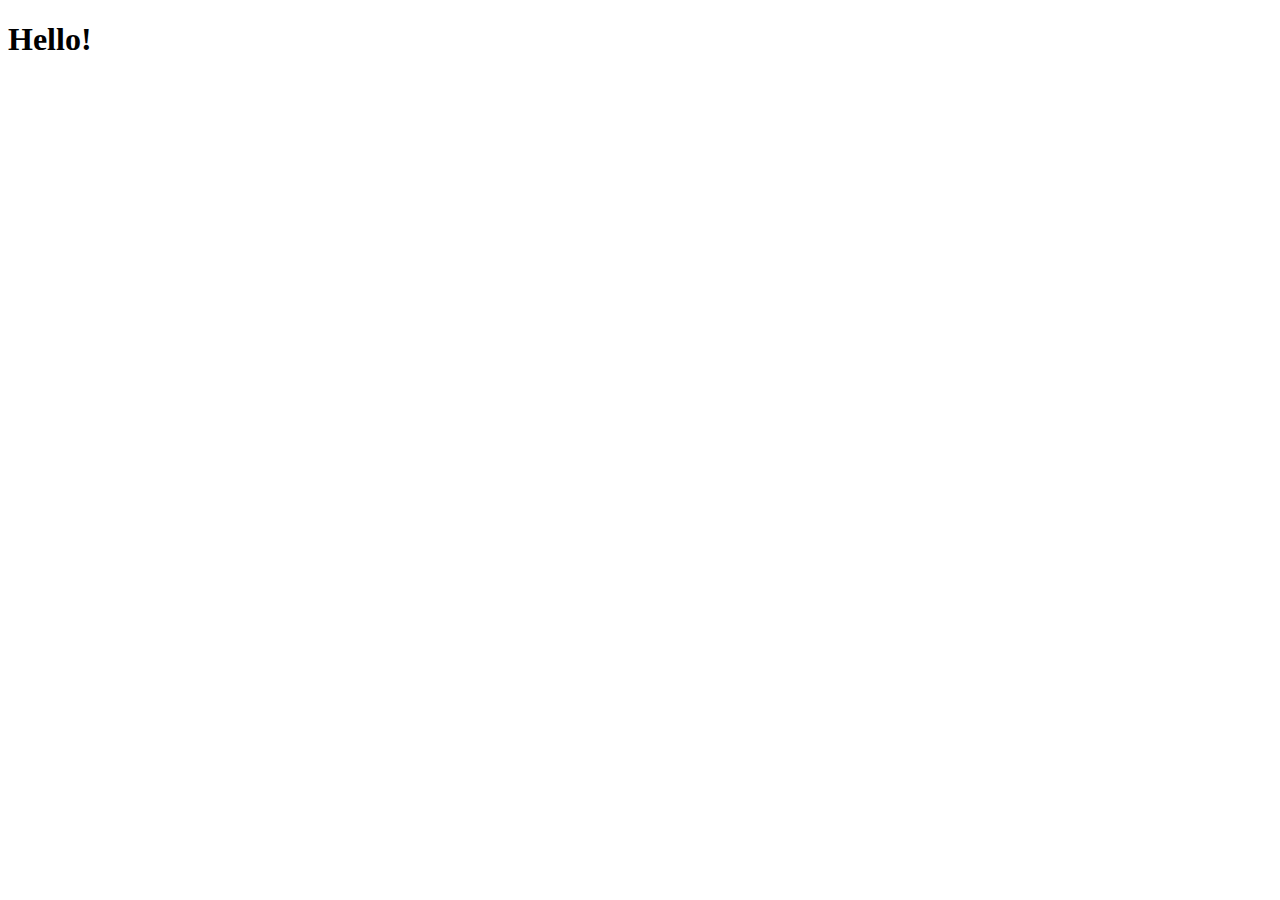
==== index.html @ 421bbec5 "adding 3 html files and 1 css file" ====
<!DOCTYPE html>
<html lang="en">
<head>
    <meta charset="UTF-8">
    <meta name="viewport" content="width=device-width, initial-scale=1.0">
    <link rel="stylesheet" href="styles.css">
    <title>Delicioso</title>
</head>
<body>
    <h1>Hello!</h1>
</body>
</html>
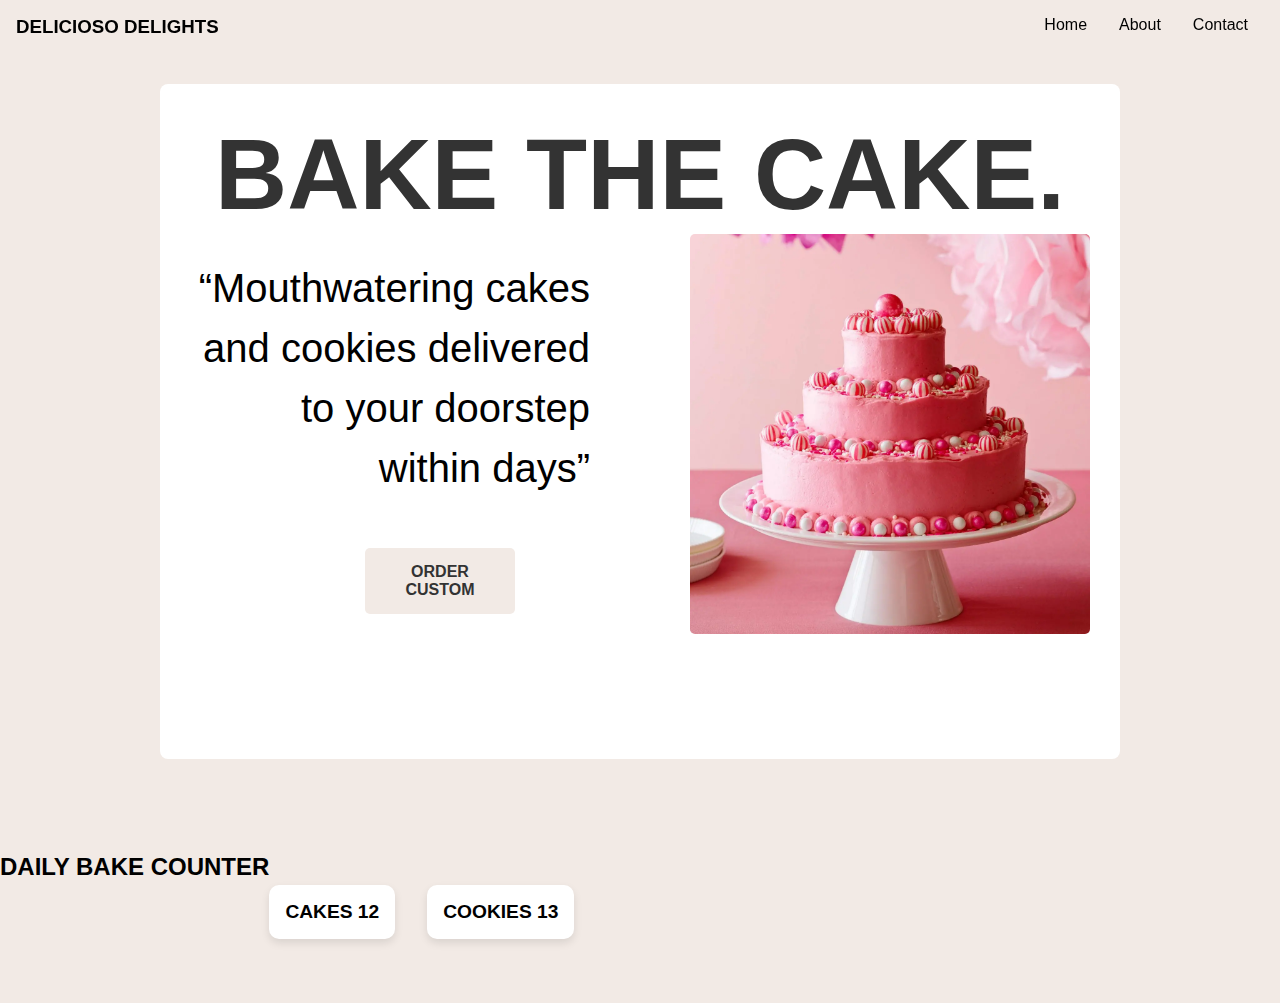
==== commit 895de964: "first try of design" ====
--- a/index.html
+++ b/index.html
@@ -1,12 +1,53 @@
 <!DOCTYPE html>
 <html lang="en">
+
 <head>
     <meta charset="UTF-8">
     <meta name="viewport" content="width=device-width, initial-scale=1.0">
+    <title>Delicioso Delights</title>
     <link rel="stylesheet" href="styles.css">
-    <title>Delicioso</title>
 </head>
+
 <body>
-    <h1>Hello!</h1>
+    <header class="navbar-header">
+        <h3>DELICIOSO DELIGHTS</h3>
+        <nav>
+            <ul>
+                <li><a href="index.html">Home</a></li>
+                <li><a href="about.html">About</a></li>
+                <li><a href="contact.html">Contact</a></li>
+            </ul>
+        </nav>
+    </header>
+
+    <center>
+        <main class="container">
+            <h1>BAKE THE CAKE.</h1>
+            <div class="container-wrapper">
+                <div class="text-section">
+
+                    <p class="tagline">“Mouthwatering cakes and cookies delivered to your doorstep within days”</p>
+                    <button class="order-button">ORDER CUSTOM</button>
+                </div>
+
+                <div class="image-section">
+                    <img src="/assets/images/cake.png" alt="Cake">
+                </div>
+            </div>
+        </main>
+    </center>
+    <div class="counter-section">
+        <h2>DAILY BAKE COUNTER</h2>
+        <div class="counter-boxes">
+            <div class="counter-box">
+                <span class="counter-label">CAKES 12</span>
+            </div>
+            <div class="counter-box">
+                <span class="counter-label">COOKIES 13</span>
+            </div>
+        </div>
+    </div>
+    </div>
 </body>
+
 </html>--- a/styles.css
+++ b/styles.css
@@ -0,0 +1,152 @@
+* {
+    margin: 0;
+    padding: 0;
+    box-sizing: border-box;
+}
+
+body {
+    font-family: 'Montserrat', sans-serif;
+    min-height: 100vh;
+    background-color: #F2EAE5;
+    display: flex;
+    flex-direction: column;
+    justify-content: space-between;
+}
+
+
+.navbar-header {
+    display: flex;
+    justify-content: space-between;
+    padding: 1rem;
+    position: sticky;
+    top: 0;
+}
+
+.navbar-header nav ul {
+    list-style: none;
+    display: flex;
+}
+
+.navbar-header nav a {
+    color: black;
+    text-decoration: none;
+    padding: 0.5rem 1rem;
+    border-radius: 4px;
+}
+
+.navbar-header nav a:hover {
+    background-color: #fff;
+}
+
+.container {
+    width: 75vw;
+    height: 75vh;
+    background-color: #fff;
+    border-radius: 8px;
+    /* box-shadow: 0 4px 6px rgba(0, 0, 0, 0.1); */
+    overflow: hidden;
+    margin: 30px;
+    padding: 30px;
+}
+
+.container-wrapper {
+    display: flex;
+    justify-content: space-between;
+    align-items: flex-start;
+}
+
+.header {
+    font-size: 16px;
+    color: #333;
+    text-align: left;
+    margin-bottom: 20px;
+}
+
+.text-section {
+    flex: 1;
+    display: flex;
+    flex-direction: column;
+    justify-content: center;
+    align-self: center;
+}
+
+.container h1 {
+    font-size: 100px;
+    font-weight: bold;
+    color: #333;
+    line-height: 1.2;
+}
+
+.tagline {
+    width: 80%;
+    text-align: right;
+    font-size: 40px;
+    line-height: 1.5;
+}
+
+.order-button {
+    align-self: center;
+    margin-top: 10%;
+    background-color: #F2EAE5;
+    color: #333;
+    font-size: 16px;
+    font-weight: bold;
+    padding: 15px;
+    border: none;
+    border-radius: 5px;
+    cursor: pointer;
+    width: 30%;
+}
+
+.order-button:hover {
+    background-color: #fff;
+}
+
+.image-section img {
+    width: 400px;
+    height: auto;
+    border-radius: 5px;
+}
+
+
+.counter-section {
+    display: flex;
+    text-align: center;
+    padding: 4rem 0;
+}
+
+.counter-boxes {
+    display: flex;
+    justify-content: center;
+    gap: 2rem;
+    margin-top: 2rem;
+}
+
+.counter-box {
+    background-color: white;
+    padding: 1rem;
+    border-radius: 10px;
+    box-shadow: 0 4px 8px rgba(0, 0, 0, 0.1);
+}
+
+.counter-label {
+    display: block;
+    font-size: 1.2rem;
+    font-weight: bold;
+    color: var(--primary-color);
+}
+
+.counter-value {
+    display: block;
+    font-size: 2rem;
+    font-weight: bold;
+    color: var(--accent-color);
+}
+
+/* Footer */
+footer {
+    text-align: center;
+    padding: 2rem;
+    background-color: white;
+    margin-top: 4rem;
+}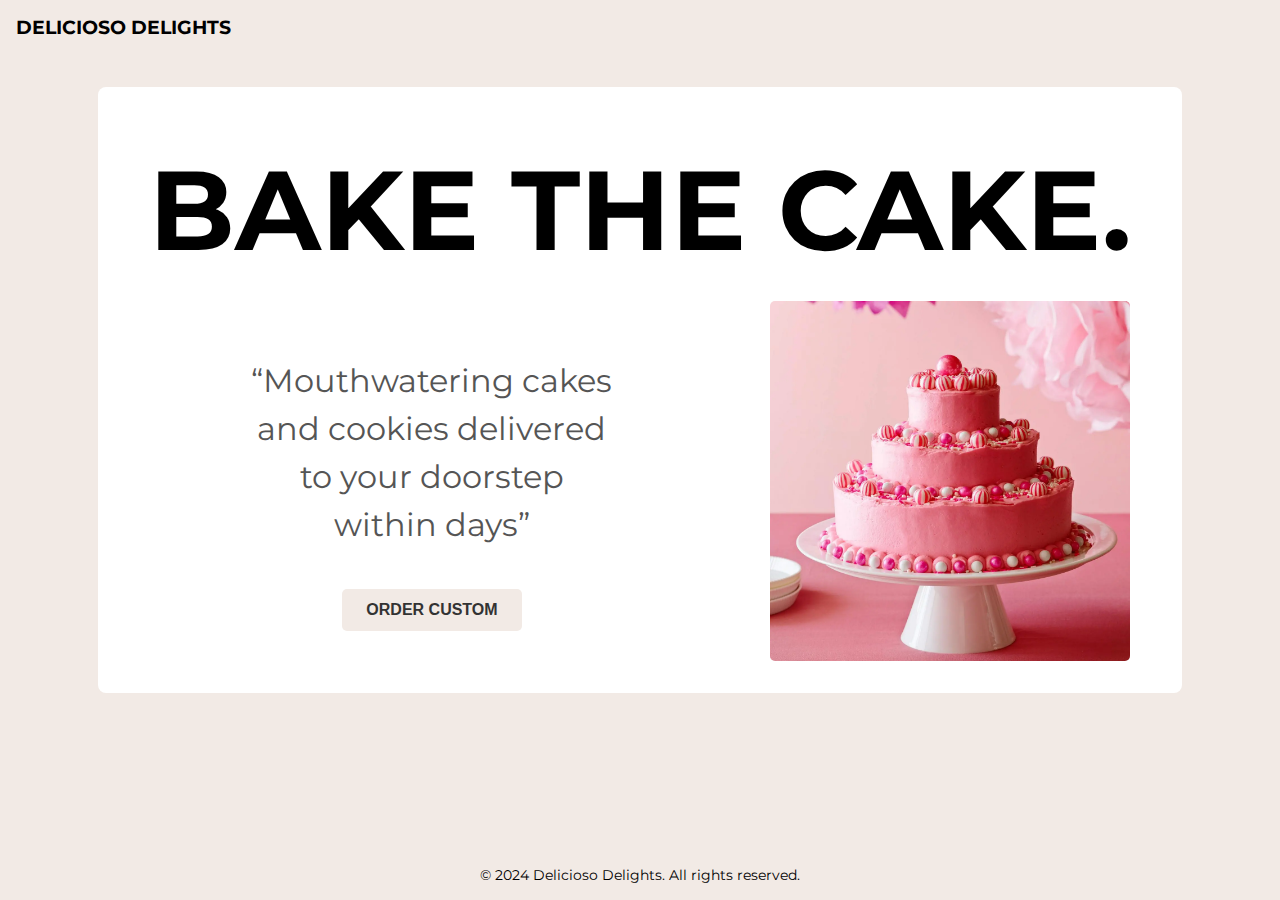
==== commit 217afb7d: "improved sizing, font family stuff fixed" ====
--- a/index.html
+++ b/index.html
@@ -11,13 +11,6 @@
 <body>
     <header class="navbar-header">
         <h3>DELICIOSO DELIGHTS</h3>
-        <nav>
-            <ul>
-                <li><a href="index.html">Home</a></li>
-                <li><a href="about.html">About</a></li>
-                <li><a href="contact.html">Contact</a></li>
-            </ul>
-        </nav>
     </header>
 
     <center>
@@ -36,18 +29,10 @@
             </div>
         </main>
     </center>
-    <div class="counter-section">
-        <h2>DAILY BAKE COUNTER</h2>
-        <div class="counter-boxes">
-            <div class="counter-box">
-                <span class="counter-label">CAKES 12</span>
-            </div>
-            <div class="counter-box">
-                <span class="counter-label">COOKIES 13</span>
-            </div>
-        </div>
-    </div>
-    </div>
+    
+    <footer>
+        <p>&copy; 2024 Delicioso Delights. All rights reserved.</p>
+    </footer>
 </body>
 
 </html>--- a/styles.css
+++ b/styles.css
@@ -1,3 +1,5 @@
+@import url('https://fonts.googleapis.com/css?family=Montserrat:100,300,400,700,900');
+
 * {
     margin: 0;
     padding: 0;
@@ -6,13 +8,11 @@
 
 body {
     font-family: 'Montserrat', sans-serif;
-    min-height: 100vh;
     background-color: #F2EAE5;
     display: flex;
     flex-direction: column;
-    justify-content: space-between;
+    min-height: 100vh;
 }
-
 
 .navbar-header {
     display: flex;
@@ -22,131 +22,81 @@
     top: 0;
 }
 
-.navbar-header nav ul {
-    list-style: none;
-    display: flex;
-}
-
-.navbar-header nav a {
-    color: black;
-    text-decoration: none;
-    padding: 0.5rem 1rem;
-    border-radius: 4px;
-}
-
-.navbar-header nav a:hover {
-    background-color: #fff;
-}
-
 .container {
-    width: 75vw;
-    height: 75vh;
+    width: 84.7%;
+    height: 75.25%;
+    max-width: 1200px;
+    max-height: fit-content;
+    margin: 2rem auto;
     background-color: #fff;
     border-radius: 8px;
-    /* box-shadow: 0 4px 6px rgba(0, 0, 0, 0.1); */
-    overflow: hidden;
-    margin: 30px;
-    padding: 30px;
+    padding: 2rem;
+    display: flex;
+    flex-direction: column;
+    gap: 1.5rem;
 }
 
 .container-wrapper {
     display: flex;
+    flex-wrap: wrap;
     justify-content: space-between;
-    align-items: flex-start;
-}
-
-.header {
-    font-size: 16px;
-    color: #333;
-    text-align: left;
-    margin-bottom: 20px;
+    gap: 1rem;
+    align-items: center;
 }
 
 .text-section {
     flex: 1;
-    display: flex;
-    flex-direction: column;
-    justify-content: center;
-    align-self: center;
+    margin-top: 2.5rem;
+    align-self: flex-start;
 }
 
 .container h1 {
-    font-size: 100px;
+    margin-top: 1.5rem;
+    font-size: 7rem;
     font-weight: bold;
-    color: #333;
     line-height: 1.2;
+    text-align: center;
 }
 
 .tagline {
-    width: 80%;
-    text-align: right;
-    font-size: 40px;
+    width: 60%;
+    font-size: 2rem;
     line-height: 1.5;
+    color: #555;
+    margin: 1rem 0;
 }
 
 .order-button {
-    align-self: center;
-    margin-top: 10%;
+    margin-top: 1.5rem;
     background-color: #F2EAE5;
     color: #333;
-    font-size: 16px;
+    font-size: 1rem;
     font-weight: bold;
-    padding: 15px;
+    padding: 0.75rem 1.5rem;
     border: none;
     border-radius: 5px;
     cursor: pointer;
-    width: 30%;
 }
 
 .order-button:hover {
     background-color: #fff;
+    box-shadow: 0px 4px 8px rgba(0, 0, 0, 0.1);
+    transition: 0.3s ease;
 }
 
 .image-section img {
-    width: 400px;
+    width: 90%;
+    max-width: 400px;
     height: auto;
     border-radius: 5px;
+    display: block;
+    margin: 0 auto;
 }
 
-
-.counter-section {
-    display: flex;
-    text-align: center;
-    padding: 4rem 0;
-}
-
-.counter-boxes {
-    display: flex;
-    justify-content: center;
-    gap: 2rem;
-    margin-top: 2rem;
-}
-
-.counter-box {
-    background-color: white;
-    padding: 1rem;
-    border-radius: 10px;
-    box-shadow: 0 4px 8px rgba(0, 0, 0, 0.1);
-}
-
-.counter-label {
-    display: block;
-    font-size: 1.2rem;
-    font-weight: bold;
-    color: var(--primary-color);
-}
-
-.counter-value {
-    display: block;
-    font-size: 2rem;
-    font-weight: bold;
-    color: var(--accent-color);
-}
-
-/* Footer */
 footer {
     text-align: center;
-    padding: 2rem;
-    background-color: white;
-    margin-top: 4rem;
+    padding: 1rem;
+    margin-top: auto;
+    background-color: #F2EAE5;
+    font-size: 0.9rem;
 }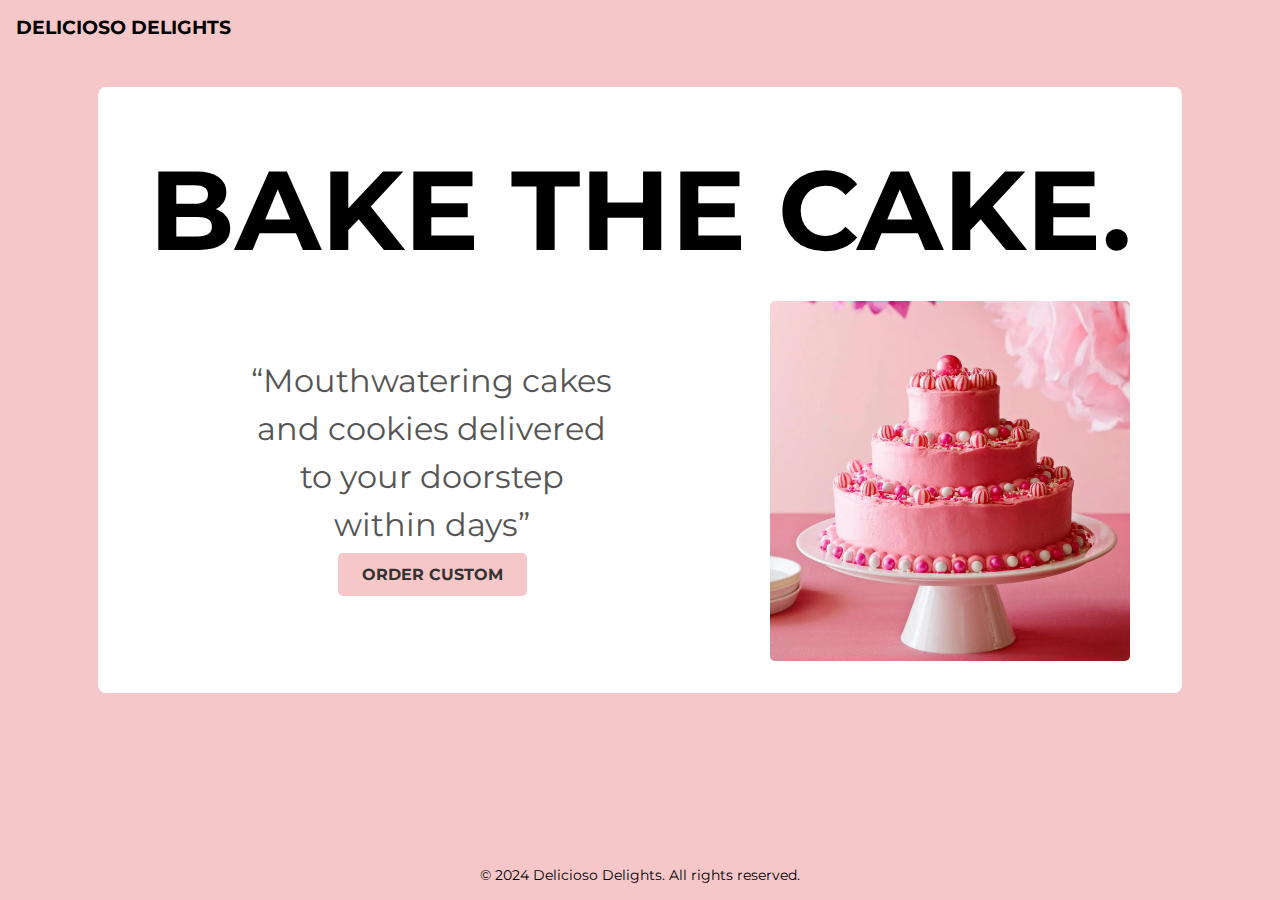
==== commit 57810ad8: "added the order.html 2nd page" ====
--- a/index.html
+++ b/index.html
@@ -15,12 +15,12 @@
 
     <center>
         <main class="container">
-            <h1>BAKE THE CAKE.</h1>
+            <h1 class="bake-cake-header">BAKE THE CAKE.</h1>
             <div class="container-wrapper">
                 <div class="text-section">
 
                     <p class="tagline">“Mouthwatering cakes and cookies delivered to your doorstep within days”</p>
-                    <button class="order-button">ORDER CUSTOM</button>
+                    <a href="/order.html" class="order-button">ORDER CUSTOM</a>
                 </div>
 
                 <div class="image-section">
--- a/styles.css
+++ b/styles.css
@@ -8,7 +8,7 @@
 
 body {
     font-family: 'Montserrat', sans-serif;
-    background-color: #F2EAE5;
+    background-color: #F5C7C9;
     display: flex;
     flex-direction: column;
     min-height: 100vh;
@@ -18,7 +18,6 @@
     display: flex;
     justify-content: space-between;
     padding: 1rem;
-    position: sticky;
     top: 0;
 }
 
@@ -50,7 +49,7 @@
     align-self: flex-start;
 }
 
-.container h1 {
+.container .bake-cake-header {
     margin-top: 1.5rem;
     font-size: 7rem;
     font-weight: bold;
@@ -68,7 +67,7 @@
 
 .order-button {
     margin-top: 1.5rem;
-    background-color: #F2EAE5;
+    background-color: #F5C7C9;
     color: #333;
     font-size: 1rem;
     font-weight: bold;
@@ -76,6 +75,7 @@
     border: none;
     border-radius: 5px;
     cursor: pointer;
+    text-decoration: none;
 }
 
 .order-button:hover {
@@ -97,6 +97,100 @@
     text-align: center;
     padding: 1rem;
     margin-top: auto;
-    background-color: #F2EAE5;
+    background-color: #F5C7C9;
     font-size: 0.9rem;
+}
+
+@media (max-width: 768px) {
+    .container {
+        width: 95%;
+        padding: 1.5rem;
+    }
+    .text-section {
+        margin-top: 20px;
+    }
+
+    .container .bake-cake-header {
+        font-size: 4rem;
+    }
+
+    .tagline {
+        width: 100%;
+        font-size: 1.5rem;
+    }
+
+    .image-section img {
+        max-width: 300px;
+    }
+
+    .step h2 {
+        font-size: 1.2rem;
+    }
+
+    .order-button {
+        font-size: 1rem;
+    }
+}
+
+.cake-customize-header {
+    font-size: 3rem;
+}
+
+.order-tagline {
+    width: 60%;
+    font-size: 1.5rem;
+    line-height: 1.5;
+    color: #555;
+}
+
+.dropdown, textarea, input {
+    width: 100%;
+    padding: 0.75rem 1rem;
+    margin: 0.5rem 0;
+    font-size: 1rem;
+    border: 2px solid #f5c7c9;
+    border-radius: 5px;
+    background-color: #fff;
+    color: #333;
+    outline: none;
+    transition: all 0.3s ease;
+}
+
+.dropdown:focus, textarea:focus, input:focus {
+    border-color: #f48c8e;
+    box-shadow: 0 0 5px rgba(244, 140, 142, 0.5);
+}
+
+textarea {
+    resize: none;
+}
+
+.step {
+    margin-bottom: 2rem;
+}
+
+.step h2 {
+    font-size: 1.5rem;
+    color: #333;
+    margin-bottom: 0.5rem;
+}
+
+.review-order {
+    display: block;
+    width: 100%;
+    text-align: center;
+    padding: 1rem;
+    font-size: 1.2rem;
+    font-weight: bold;
+    color: #fff;
+    background-color: #f48c8e;
+    border: none;
+    border-radius: 5px;
+    cursor: pointer;
+    transition: all 0.3s ease;
+}
+
+.review-order:hover {
+    background-color: #d76b6d;
+    box-shadow: 0px 4px 8px rgba(0, 0, 0, 0.2);
 }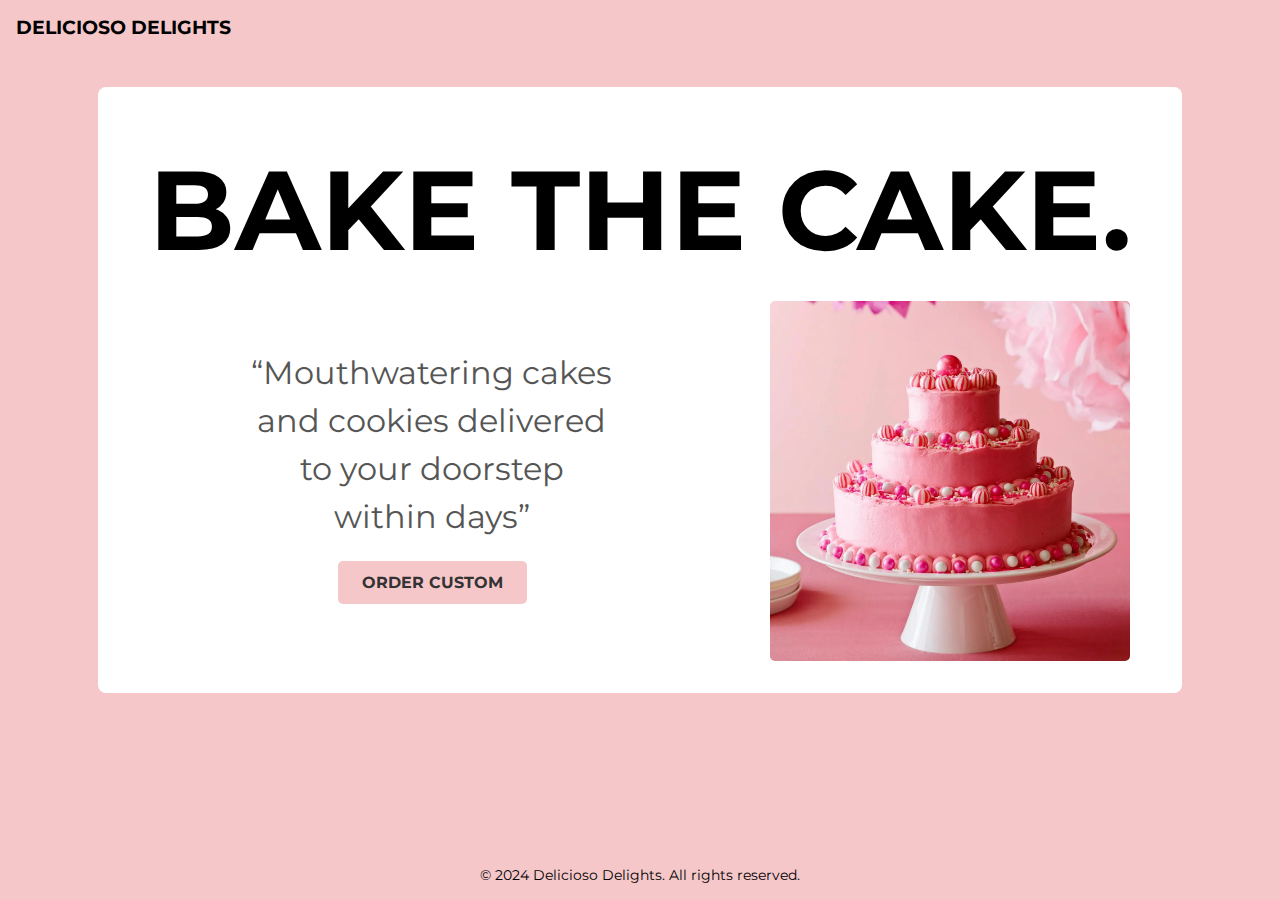
==== commit 55de61a6: "margin on index.html" ====
--- a/index.html
+++ b/index.html
@@ -18,7 +18,6 @@
             <h1 class="bake-cake-header">BAKE THE CAKE.</h1>
             <div class="container-wrapper">
                 <div class="text-section">
-
                     <p class="tagline">“Mouthwatering cakes and cookies delivered to your doorstep within days”</p>
                     <a href="/order.html" class="order-button">ORDER CUSTOM</a>
                 </div>
--- a/styles.css
+++ b/styles.css
@@ -62,11 +62,11 @@
     font-size: 2rem;
     line-height: 1.5;
     color: #555;
-    margin: 1rem 0;
+    margin: 0.5rem 0;
+    margin-bottom: 2rem;
 }
 
 .order-button {
-    margin-top: 1.5rem;
     background-color: #F5C7C9;
     color: #333;
     font-size: 1rem;
@@ -166,7 +166,12 @@
 }
 
 .step {
+    display: none;
     margin-bottom: 2rem;
+}
+
+.step.active {
+    display: block;
 }
 
 .step h2 {
@@ -175,9 +180,8 @@
     margin-bottom: 0.5rem;
 }
 
-.review-order {
+.review-order, .navigation-button {
     display: block;
-    width: 100%;
     text-align: center;
     padding: 1rem;
     font-size: 1.2rem;
@@ -188,9 +192,35 @@
     border-radius: 5px;
     cursor: pointer;
     transition: all 0.3s ease;
-}
-
-.review-order:hover {
+    margin-top: 1rem;
+}
+
+.review-order:hover, .navigation-button:hover {
     background-color: #d76b6d;
     box-shadow: 0px 4px 8px rgba(0, 0, 0, 0.2);
+}
+
+.review-container {
+    display: flex;
+    flex-direction: row;
+    gap: 1.5rem;
+    justify-content: center;
+    align-items: center;
+}
+
+.review-image-section {
+    flex: 1;
+}
+
+.review-image-section img {
+    width: 100%;
+    max-width: 350px;
+    border-radius: 10px;
+}
+
+.details-section {
+    flex: 2;
+    display: flex;
+    flex-direction: column;
+    gap: 1rem;
 }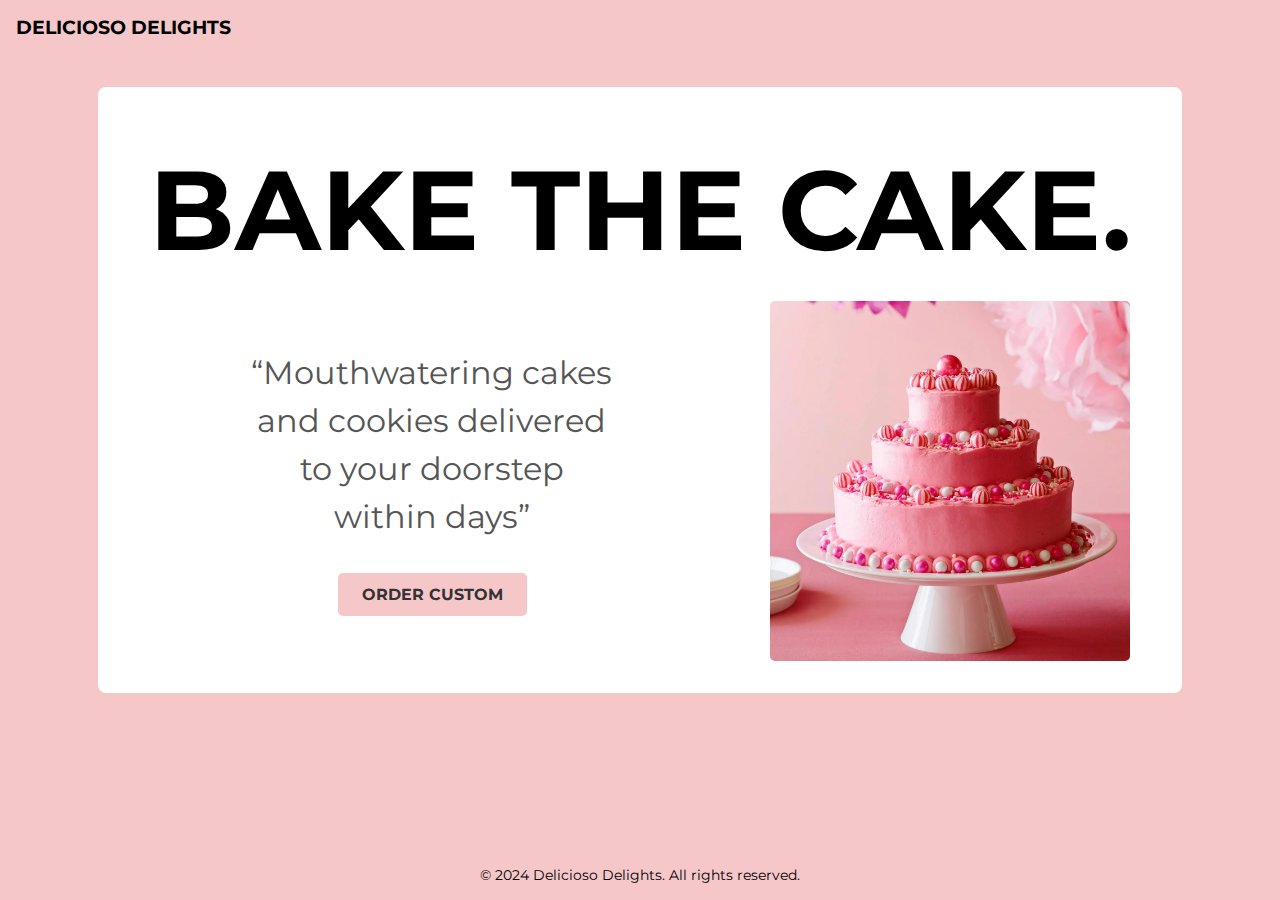
==== commit 78318d52: "centering and validating index.html" ====
--- a/index.html
+++ b/index.html
@@ -13,22 +13,20 @@
         <h3>DELICIOSO DELIGHTS</h3>
     </header>
 
-    <center>
-        <main class="container">
-            <h1 class="bake-cake-header">BAKE THE CAKE.</h1>
-            <div class="container-wrapper">
-                <div class="text-section">
-                    <p class="tagline">“Mouthwatering cakes and cookies delivered to your doorstep within days”</p>
-                    <a href="/order.html" class="order-button">ORDER CUSTOM</a>
-                </div>
+    <main class="container">
+        <h1 class="bake-cake-header">BAKE THE CAKE.</h1>
+        <div class="container-wrapper">
+            <div class="text-section">
+                <p class="tagline">“Mouthwatering cakes and cookies delivered to your doorstep within days”</p>
+                <a href="/order.html" class="order-button">ORDER CUSTOM</a>
+            </div>
 
-                <div class="image-section">
-                    <img src="/assets/images/cake.png" alt="Cake">
-                </div>
+            <div class="image-section">
+                <img src="/assets/images/cake.png" alt="Cake">
             </div>
-        </main>
-    </center>
-    
+        </div>
+    </main>
+
     <footer>
         <p>&copy; 2024 Delicioso Delights. All rights reserved.</p>
     </footer>
--- a/styles.css
+++ b/styles.css
@@ -47,6 +47,11 @@
     flex: 1;
     margin-top: 2.5rem;
     align-self: flex-start;
+    display: flex;
+    flex-direction: column;
+    justify-content: center;
+    align-items: center;
+    text-align: center;
 }
 
 .container .bake-cake-header {
@@ -93,6 +98,13 @@
     margin: 0 auto;
 }
 
+.image-section img:hover {
+    transform: scale(1.1);
+    cursor: pointer;
+    transition: 500ms ease-in-out;
+    box-shadow: 0 10px 20px rgba(0, 0, 0, 0.2);
+}
+
 footer {
     text-align: center;
     padding: 1rem;
@@ -101,11 +113,12 @@
     font-size: 0.9rem;
 }
 
-@media (max-width: 768px) {
+@media (max-width: 970px) {
     .container {
         width: 95%;
         padding: 1.5rem;
     }
+
     .text-section {
         margin-top: 20px;
     }
@@ -130,6 +143,12 @@
     .order-button {
         font-size: 1rem;
     }
+
+    .text-section,
+    .image-section {
+        width: 100%;
+        text-align: center;
+    }
 }
 
 .cake-customize-header {
@@ -137,13 +156,14 @@
 }
 
 .order-tagline {
-    width: 60%;
     font-size: 1.5rem;
     line-height: 1.5;
     color: #555;
 }
 
-.dropdown, textarea, input {
+.dropdown,
+textarea,
+input {
     width: 100%;
     padding: 0.75rem 1rem;
     margin: 0.5rem 0;
@@ -156,7 +176,9 @@
     transition: all 0.3s ease;
 }
 
-.dropdown:focus, textarea:focus, input:focus {
+.dropdown:focus,
+textarea:focus,
+input:focus {
     border-color: #f48c8e;
     box-shadow: 0 0 5px rgba(244, 140, 142, 0.5);
 }
@@ -180,9 +202,11 @@
     margin-bottom: 0.5rem;
 }
 
-.review-order, .navigation-button {
+.review-order,
+.navigation-button {
     display: block;
     text-align: center;
+    text-decoration: none;
     padding: 1rem;
     font-size: 1.2rem;
     font-weight: bold;
@@ -195,7 +219,8 @@
     margin-top: 1rem;
 }
 
-.review-order:hover, .navigation-button:hover {
+.review-order:hover,
+.navigation-button:hover {
     background-color: #d76b6d;
     box-shadow: 0px 4px 8px rgba(0, 0, 0, 0.2);
 }
@@ -223,4 +248,32 @@
     display: flex;
     flex-direction: column;
     gap: 1rem;
+}
+
+@media (min-width: 1600px) {
+    .container {
+        max-width: 1400px;
+        padding: 3rem;
+    }
+
+    .container .bake-cake-header {
+        font-size: 8rem;
+    }
+
+    .tagline {
+        font-size: 2.5rem;
+        width: 70%;
+    }
+    
+
+    .image-section img {
+        max-width: 500px;
+    }
+
+    .dropdown,
+    textarea,
+    input {
+        padding: 1rem 1.5rem;
+        font-size: 1.1rem;
+    }
 }